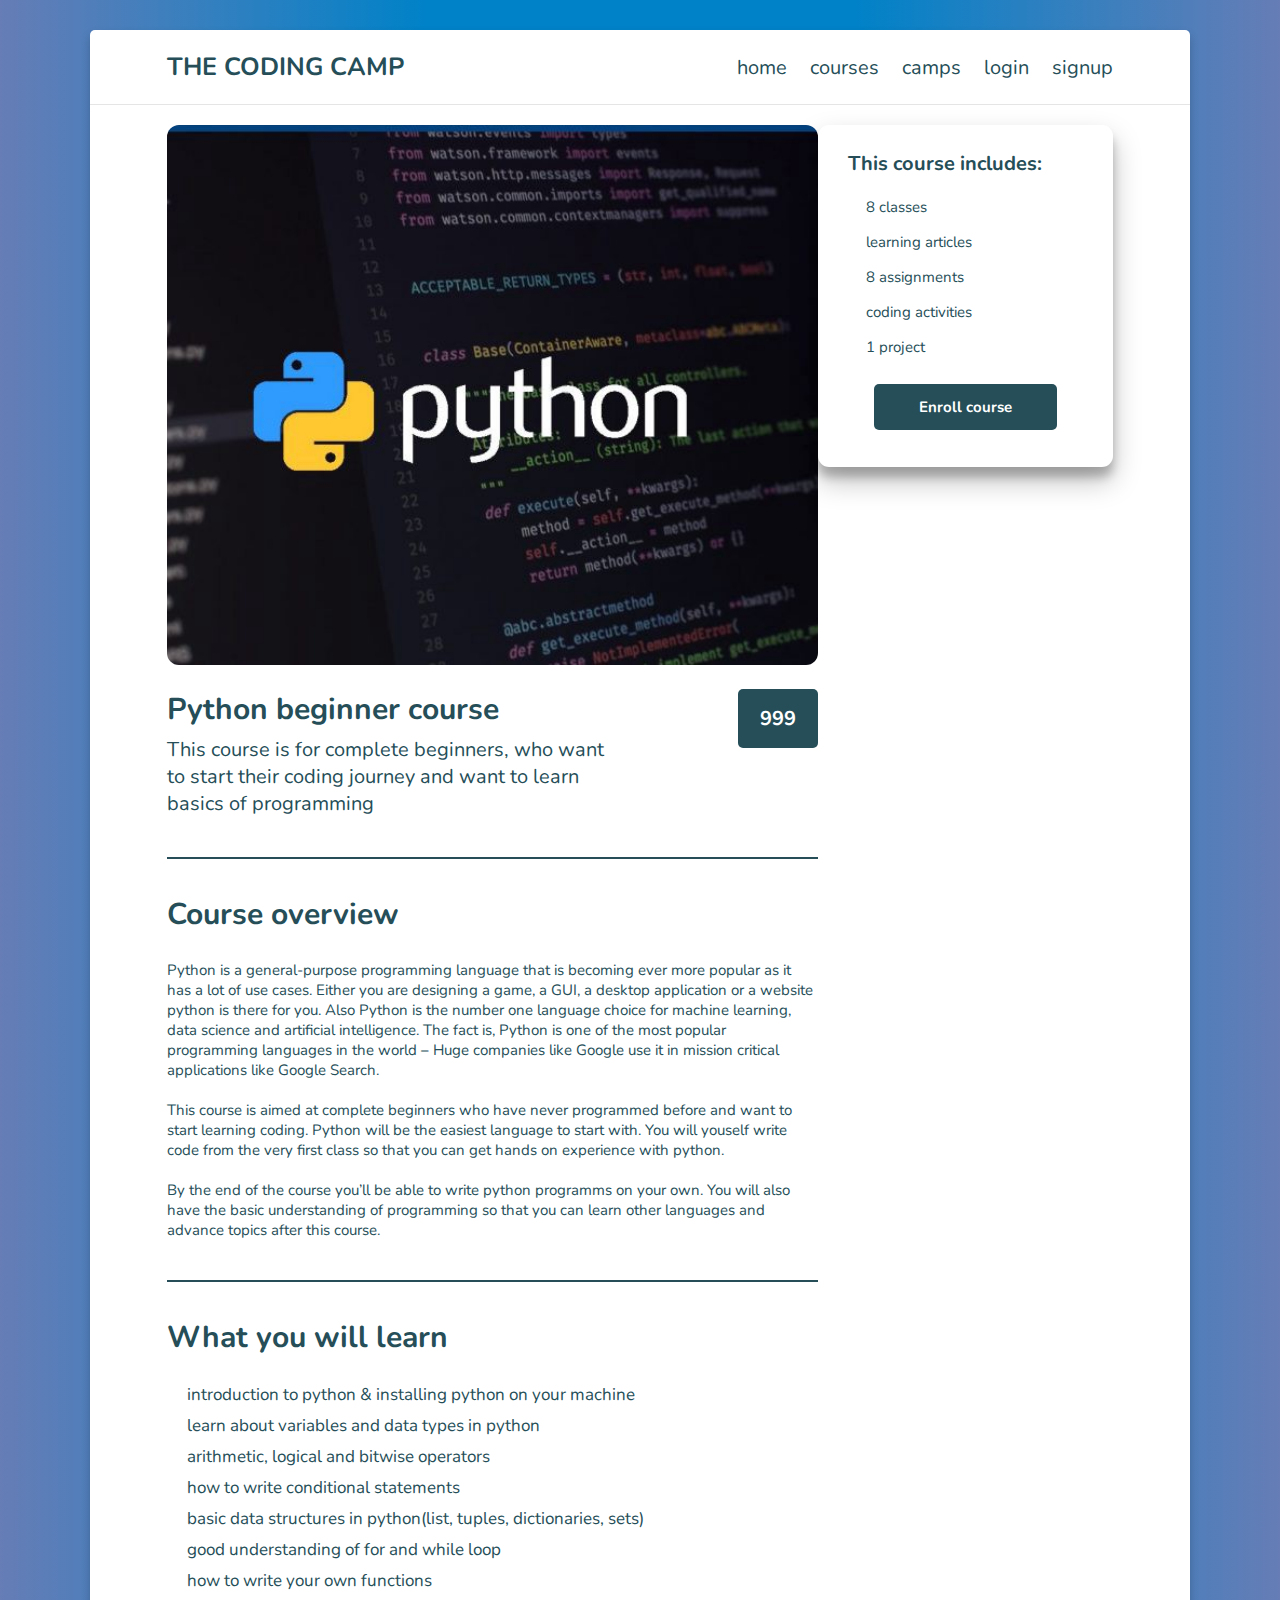
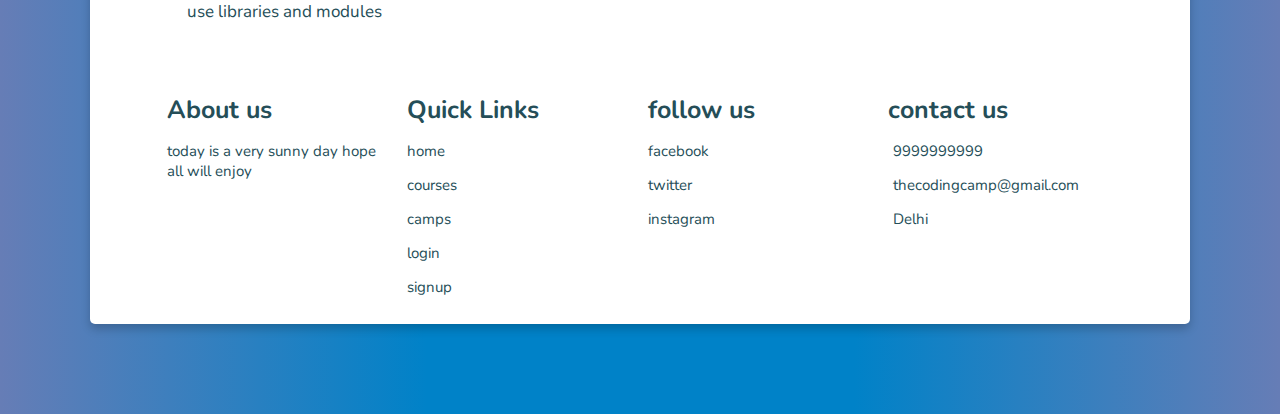
==== python.html @ 1dd5c149 "python page" ====
<!DOCTYPE html>
<html>
    <head>
        <meta charset="UTF-8">
        <meta name="viewport" content="width=device-width, initial-scale=1.0">
        <title>courses</title>
        <link rel="stylesheet" href="https://cdnjs.cloudflare.com/ajax/libs/font-awesome/6.1.1/css/all.min.css" integrity="sha512-KfkfwYDsLkIlwQp6LFnl8zNdLGxu9YAA1QvwINks4PhcElQSvqcyVLLD9aMhXd13uQjoXtEKNosOWaZqXgel0g==" crossorigin="anonymous" referrerpolicy="no-referrer" />
        <link rel="stylesheet" href="/css/index.css">
        <link rel="stylesheet" href="/css/python.css">
    </head>
    <body>
        <div class="container">
            <header>
                <a href="#" class="logo">THE CODING CAMP</a>
                <div id="menu" class="fas fa-bars"></div>
                <nav class="navbar">
                    <a href="#">home</a>
                    <a href="#">courses</a>
                    <a href="#">camps</a>
                    <a href="#">login</a>
                    <a href="#">signup</a>
                </nav>
            </header>
            <section id="python">
                <div class="overview">
                    <img class="course-img" src="/images/python.jpg">
                    <div class="course-head">
                        <div class="course-name">
                            <h2>Python beginner course</h2>
                            <div class="star">
                                <i class="fas fa-star"></i>
                                <i class="fas fa-star"></i>
                                <i class="fas fa-star"></i>
                                <i class="fas fa-star"></i>
                                <i class="fas fa-star"></i>
                            </div>
                            <p>This course is for complete beginners, who want to start their coding journey and want to learn basics of programming</p>
                        </div>
                        <span>999</span>
                    </div>
                    <hr>
                    <h3>Course overview</h3>
                    <p>
                        Python is a general-purpose programming language that is becoming ever more popular as it has a lot of use cases.
                        Either you are designing a game, a GUI, a desktop application or a website python is there for you.
                        Also Python is the number one language choice for machine learning, data science and artificial intelligence.
                        The fact is, Python is one of the most popular programming languages in the world – Huge companies like Google use it in mission critical applications like Google Search.
                        <br><br>
                        This course is aimed at complete beginners who have never programmed before and want to start learning coding. Python will be the easiest language to start with.
                        You will youself write code from the very first class so that you can get hands on experience with python.
                        <br><br>
                        By the end of the course you’ll be able to write python programms on your own. You will also have the basic understanding of programming so that you can learn
                        other languages and advance topics after this course.
                    </p>
                    <hr>
                    <h3>What you will learn</h3>
                    <div class="learn">
                        <p><i class="far fa-check-circle"></i>introduction to python & installing python on your machine</p>
                        <p><i class="far fa-check-circle"></i>learn about variables and data types in python</p>
                        <p><i class="far fa-check-circle"></i>arithmetic, logical and bitwise operators </p>
                        <p><i class="far fa-check-circle"></i>how to write conditional statements </p>
                        <p><i class="far fa-check-circle"></i>basic data structures in python(list, tuples, dictionaries, sets)</p>
                        <p><i class="far fa-check-circle"></i>good understanding of for and while loop</p>
                        <p><i class="far fa-check-circle"></i>how to write your own functions</p>
                        <p><i class="far fa-check-circle"></i>use libraries and modules</p>
                    </div>
                </div>
                <div class="enroll">
                    <h3>This course includes:</h3>
                    <p><i class="far fa-video"></i>8 classes</p>
                    <p><i class="far fa-newspaper"></i>learning articles</p>
                    <p><i class="far fa-paperclip"></i>8 assignments</p>
                    <p><i class="far fa-paperclip"></i>coding activities</p>
                    <p><i class="far fa-paperclip"></i>1 project</p>
                    <div class="enroll-btn">
                        <a class="btn" href="#">Enroll course</a>
                    </div>
                </div>
            </section>
            <section class="footer">
                <div class="box-container">
                    <div class="box">
                        <h3>About us</h3>
                        <p>today is a very sunny day hope all will enjoy</p>
                    </div>
                    <div class="box">
                        <h3>Quick Links</h3>
                        <a href="#">home</a>
                        <a href="#">courses</a>
                        <a href="#">camps</a>
                        <a href="#">login</a>
                        <a href="#">signup</a>
                    </div>
                    <div class="box">
                        <h3>follow us</h3>
                        <a href="#">facebook</a>
                        <a href="#">twitter</a>
                        <a href="#">instagram</a>
                    </div>
                    <div class="box">
                        <h3>contact us</h3>
                        <p><i class="fas fa-phone"></i>9999999999</p>
                        <p><i class="fas fa-envelope"></i>thecodingcamp@gmail.com</p>
                        <p><i class="fas fa-map-marker-alt"></i>Delhi</p>
                    </div>
                </div>
            </section>
        </div>





        <script src="/js/script.js"></script>
    </body>
</html>
---- css/index.css ----
@import url('https://fonts.googleapis.com/css2?family=Nunito:wght@200;300;400;600;700&display=swap');

*{
    font-family: 'Nunito', sans-serif;
    padding: 0;
    margin: 0;
    box-sizing: border-box;
    outline: none;
    border: none;
    text-decoration: none;
    transition: all 0.2s ease-out;
}
html{
    font-size: 62.5%;
    overflow-x: hidden;
}
html::-webkit-scrollbar{
    width:1rem;
}
html::-webkit-scrollbar-track{
    background: #333;
}
html::-webkit-scrollbar-thumb{
    background: #fff;
    border-radius: 5rem;
}
body{
    background:linear-gradient(to right, #667db6, #0082c8, #0082c8, #667db6);
    padding: 3rem 7%;
    padding-bottom: 9rem;
}
.container{
    background: #fff;
    border-radius: 0.5rem;
    box-shadow: 0 .5rem 1rem rgba(0,0,0,0.2);
}
header{
    display: flex;
    align-items: center;
    justify-content: space-between;
    width: 100%;
    padding: 2rem 7%;
    border-bottom: .1rem solid rgba(0,0,0,.1);
    position: relative;
    z-index: 1000;
}
header .logo{
    font-size: 2.5rem;
    color: #254e58;
    font-weight: bold;
}
header .navbar a{
    margin-left: 2rem;
    font-size: 2rem;
    color:#254e58
}
header .navbar a:hover{
    color: #112d32;
}
#menu{
    font-size: 2.5rem;
    padding: .5rem 1rem;
    border-radius: .3rem;
    border: .1rem solid rgba(0,0,0,0.2);
    cursor: pointer;
    display: none;
}

section{
    padding: 2rem 7%;
}

.home{
    width: 100%;
    height: 65vh;
    background-position: center;
    display: flex;
    flex-direction: column;
    justify-content: center;
    align-items: center;
    text-align: center;
    margin-top: 20rem;
}

.home .content h1{
    font-size: 4rem;
    color: #254e58;
    margin-bottom: 2rem;
}

.home .content p{
    font-size: 6rem;
    color: #254e58;
    
}
.home .content .line{
    width: 150px;
    background: #254e58 ;
    height: 4px;
    margin: 10px auto;
    border-radius: 5px;
}

.home .title{
    margin-top: 17rem;
}
.home .title h1{
    font-size: 3rem;
    color: #254e58;
}
.home .title .line{
    width: 150px;
    background: #254e58 ;
    height: 4px;
    margin: 10px auto;
    border-radius: 5px;
}
.course-box{
    display: flex;
    flex-wrap: wrap;
    width: 100%;
    justify-content: center;
    align-items: center;
    margin-bottom: 20rem;

}
.course-box .course{
    width: 30%;
    margin: 15px;
    margin-top: 15px;
    margin-bottom: 20px;
    margin-left: 15px;
    margin-right: 15px;
    box-sizing: border-box;
    float: left;
    text-align: start;
    cursor: pointer;
    box-shadow: 0 14px 28px rgba(0,0,0,0.25),
    0 10px 10px rgba(0,0,0,0.22);
    transition: .4s;
    background: #fff;
}
.course-box .course:hover{
    box-shadow: 0 3px 6px rgba(0,0,0,0.16),
    0 3px 6px rgba(0,0,0,0.23);
    transform: translate(0px, -8px);
}
.course-box .course img{
    width: 100%;
    height: 200px;
    margin: 0 auto;
    display: block;
}

.course-box .course .details i{
    color: #fdc93b;
    font-size: 0.9rem;
}
.course-box .course .details{
    padding: 15px 15px 10px 15px;
}
.course-box .course .details h2{
    font-size: 2rem;
}
.course-box .course .details span{
    font-size: 1.5rem;
}







.footer .box-container{
    display: flex;
    flex-wrap: wrap;
    gap: 1.5rem;
}

.footer .box-container .box{
    flex: 1 1 20rem;
}

.footer .box-container .box h3{
    font-size: 2.5rem;
    color:#254e58;
    padding: 0.7rem 0;
}

.footer .box-container .box p{
    font-size: 1.5rem;
    color:#254e58;
    padding: 0.7rem 0;
}
.footer .box-container .box a{
    display: block;
    font-size: 1.5rem;
    color:#254e58;
    padding: 0.7rem 0;
}
.footer .box-container .box a:hover{
    color: #112d32;
}
.footer .box-container .box p i{
  padding-right: 0.5rem;
  color: #112d32;
}

/*media queries*/
@media (max-width:991px){
    html{
        font-size: 55%;
    }
    body{
        padding: 1.5rem;
    }
    header{
        padding: 2rem;
    }
    .home .content h1{
        font-size: 3rem;
    }
    .home .content p{
        font-size: 5rem;
    }
}
@media (max-width:768px){
    #menu{
        display: initial;
    }
    header .navbar{
        position: absolute;
        top: 100%;
        left: 0;
        right: 0;
        background:#fff;
        border-top: .1rem solid rgba(0,0,0,0.2);
        border-bottom: .1rem solid rgba(0,0,0,0.2);
        clip-path: polygon(0 0,100% 0,100% 0,0 0);
    }
    header .navbar.active{
        clip-path: polygon(0 0, 100% 0, 100% 100%, 0 100%);
    }
    header .navbar a{
        font-size: 2.5rem;
        display: block;
        margin: 2rem 0;
        text-align: center;
    }
    .course-box{
        flex-direction: column;
    }
   
    .course-box .course{
        width: 100%;
        margin: 20px auto;
    }
}
---- css/python.css ----
#python{
    display: flex;
    justify-content: space-between;
    align-items: flex-start;
}

#python .overview{
    width: 70%;
}
#python .overview .course-img{
    width: 100%;
    height: 60vh;
    object-fit: cover;
    border-radius: 12px;
    margin-bottom: 20px;
}
#python .overview .course-head{
    display: flex;
    align-items: flex-start;
    justify-content: space-between;
}

#python .overview .course-head .course-name{
    width: 70%;
}
#python .overview .course-head .course-name .star{
    margin: 6px 0;
}
#python .overview .course-head .course-name .star i{
    color:#fdc93b;
    font-size: 2rem;
}
#python .overview .course-head .course-name h2{
    font-size: 3rem;
    color: #254e58;

}
#python .overview .course-head .course-name p{
    font-size: 2rem;
    color: #254e58;
}
#python .overview .course-head span{
    padding: 16px 22px;
    border-radius: 5px;
    background-color: #254e58;
    color: #fff;
    font-size: 2rem;
    font-weight: bold;
}

#python .overview h3{
    font-size: 3rem;
    color: #254e58;
    padding: 35px 0 25px 0;
}
#python .overview p{
    font-size: 1.5rem;
    color: #254e58;
}
#python .overview .learn{
    padding-bottom: 15px;
}
#python .overview .learn p i {
    color: #254e58;
    font-weight: bold;
    margin-right: 20px;
}
#python .overview .learn p{
    margin-bottom: 8px;
    font-size: 1.7rem;
}
#python .overview hr{
    height: 2px;
    background-color: #254e58;
    margin-top: 40px;
}

#python .enroll{
    width: 300px;
    padding: 0 30px 30px 30px;
    border-radius: 11px;
    box-shadow: 0 14px 28px rgba(0,0,0,0.25),
    0 10px 10px rgba(0,0,0,0.22);
}
#python .enroll h3{
    font-size: 2rem;
    color: #254e58;
    padding-bottom: 5px;
    padding-top: 25px;
    text-align: left;
}
#python .enroll p{
    font-size: 1.5rem;
    color: #254e58;
    margin: 15px 0;
}
#python .enroll p i{
    color: #254e58;
    font-weight: bold;
    margin-right: 18px;
    width: 16px;
    height: 16px;
    line-height: 16px;
    text-align: center;
}
#python .enroll .enroll-btn{
    padding: 25px 0 20px 0;
    margin: auto;
    text-align: center;
}
#python .enroll .enroll-btn a{
    text-decoration: none;
    font-size: 1.5rem;
    padding: 13px 45px;
    border-radius: 5px;
    font-weight: bold;
    color: #fff;
    background: #254e58;
}

@media (max-width:768px){
    #python{
        display: flex;
        flex-direction: column;
        justify-content: center;
        align-items: flex-start;
        padding: 8vw 4vw;
    }
    #python .overview{
        width: 100%;
    }
    #python .overview .course-img{
        width: 100%;
        height: 100%;

    }
    #python .enroll{
        margin-top: 25px;
        width: 100%;
    }
    #python .overview .course-head span{
        font-size: 1.5rem;
        padding: 10px 16px;
    }

}
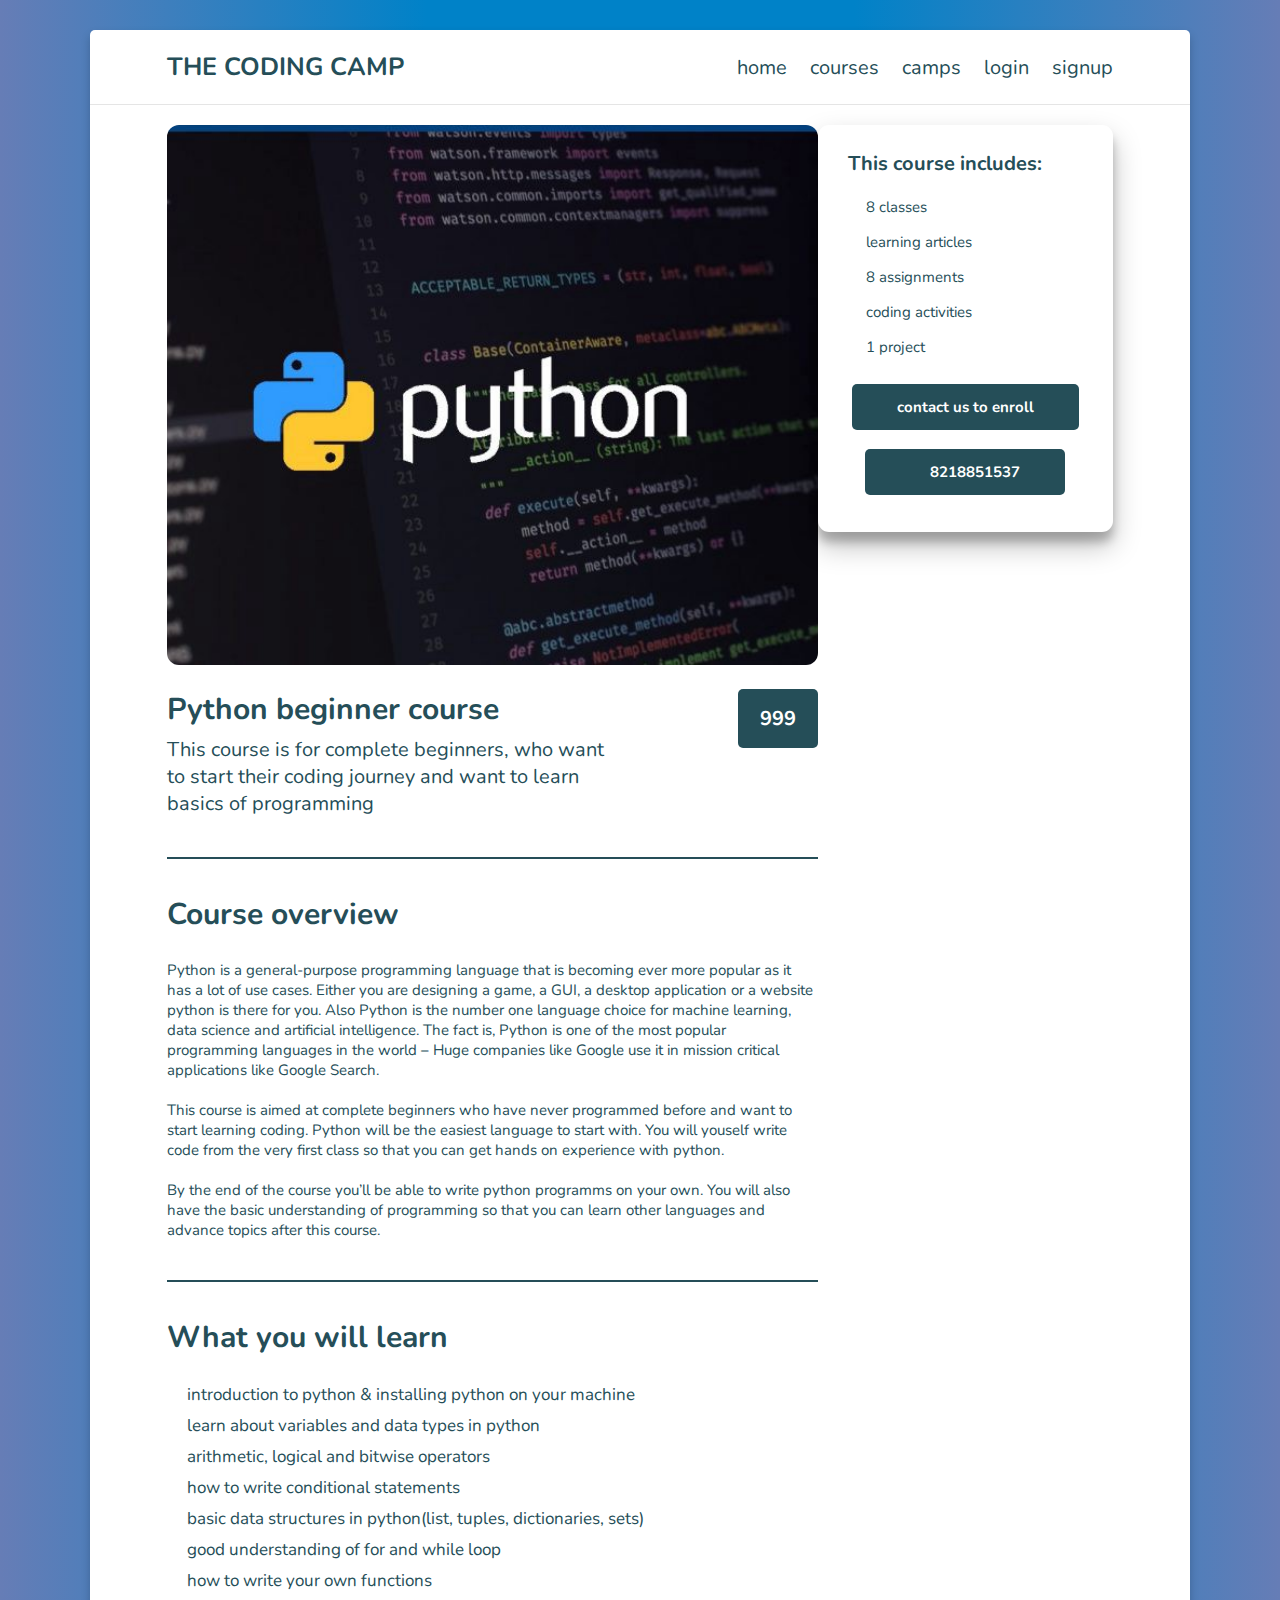
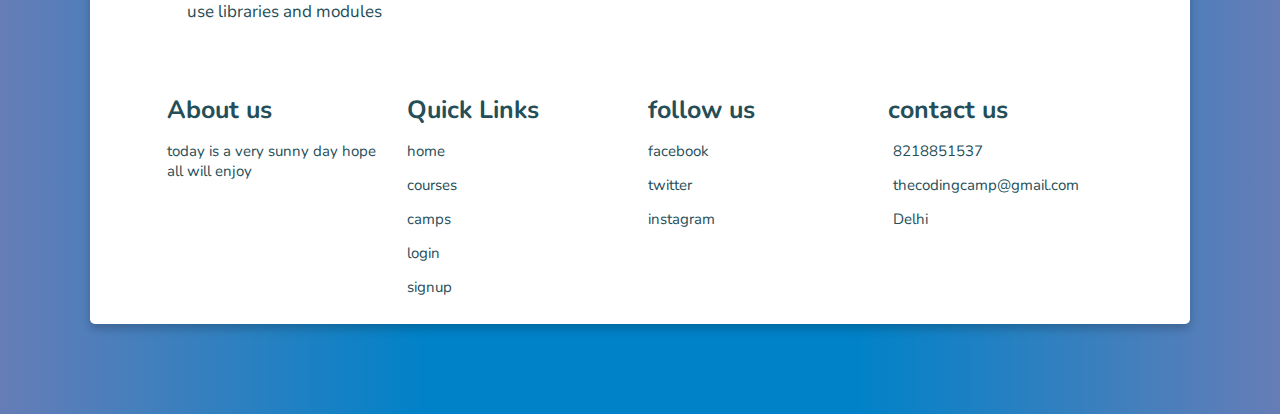
==== commit 76a94b61: "python page done" ====
--- a/python.html
+++ b/python.html
@@ -73,7 +73,10 @@
                     <p><i class="far fa-paperclip"></i>coding activities</p>
                     <p><i class="far fa-paperclip"></i>1 project</p>
                     <div class="enroll-btn">
-                        <a class="btn" href="#">Enroll course</a>
+                        <a class="btn" href="#">contact us to enroll</a>
+                    </div>
+                    <div class="enroll-btn">
+                        <a class="btn" href="#"><i class="fas fa-phone"></i><i class="fa-brands fa-whatsapp"></i>8218851537</a>
                     </div>
                 </div>
             </section>
@@ -99,7 +102,7 @@
                     </div>
                     <div class="box">
                         <h3>contact us</h3>
-                        <p><i class="fas fa-phone"></i>9999999999</p>
+                        <p><i class="fas fa-phone"></i>8218851537</p>
                         <p><i class="fas fa-envelope"></i>thecodingcamp@gmail.com</p>
                         <p><i class="fas fa-map-marker-alt"></i>Delhi</p>
                     </div>
--- a/css/python.css
+++ b/css/python.css
@@ -118,6 +118,10 @@
     background: #254e58;
 }
 
+#python .enroll .enroll-btn i{
+    margin-right: 10px;
+    font-size: 1.5rem;
+}
 @media (max-width:768px){
     #python{
         display: flex;
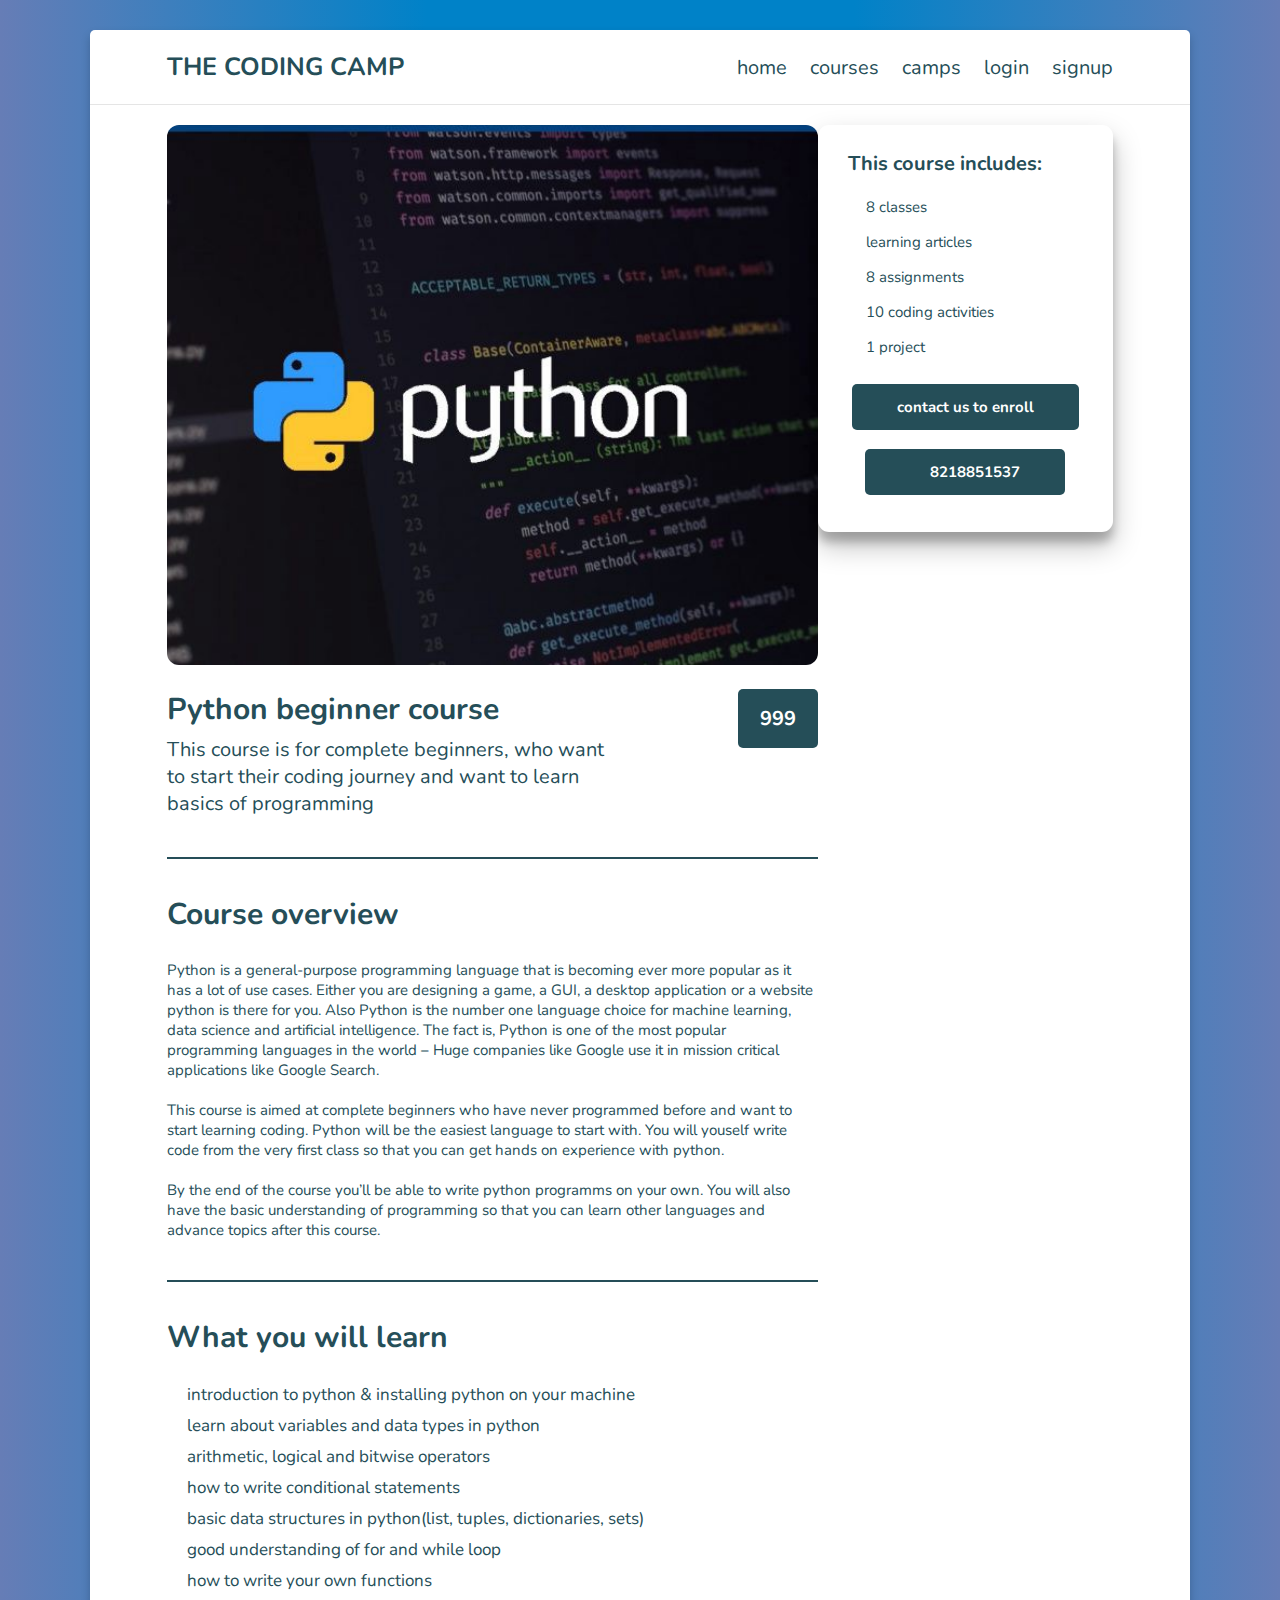
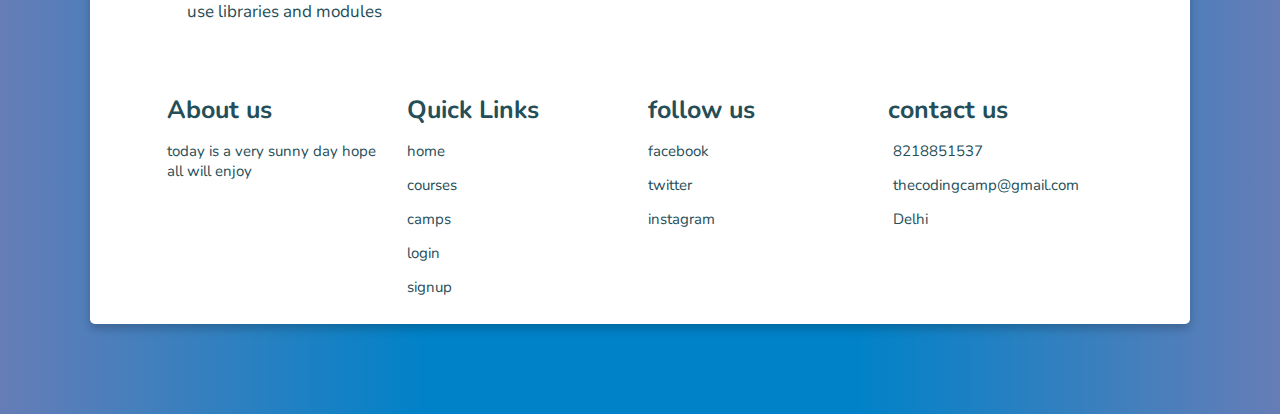
==== commit 059a00f1: "python page done" ====
--- a/python.html
+++ b/python.html
@@ -70,7 +70,7 @@
                     <p><i class="far fa-video"></i>8 classes</p>
                     <p><i class="far fa-newspaper"></i>learning articles</p>
                     <p><i class="far fa-paperclip"></i>8 assignments</p>
-                    <p><i class="far fa-paperclip"></i>coding activities</p>
+                    <p><i class="far fa-paperclip"></i>10 coding activities</p>
                     <p><i class="far fa-paperclip"></i>1 project</p>
                     <div class="enroll-btn">
                         <a class="btn" href="#">contact us to enroll</a>
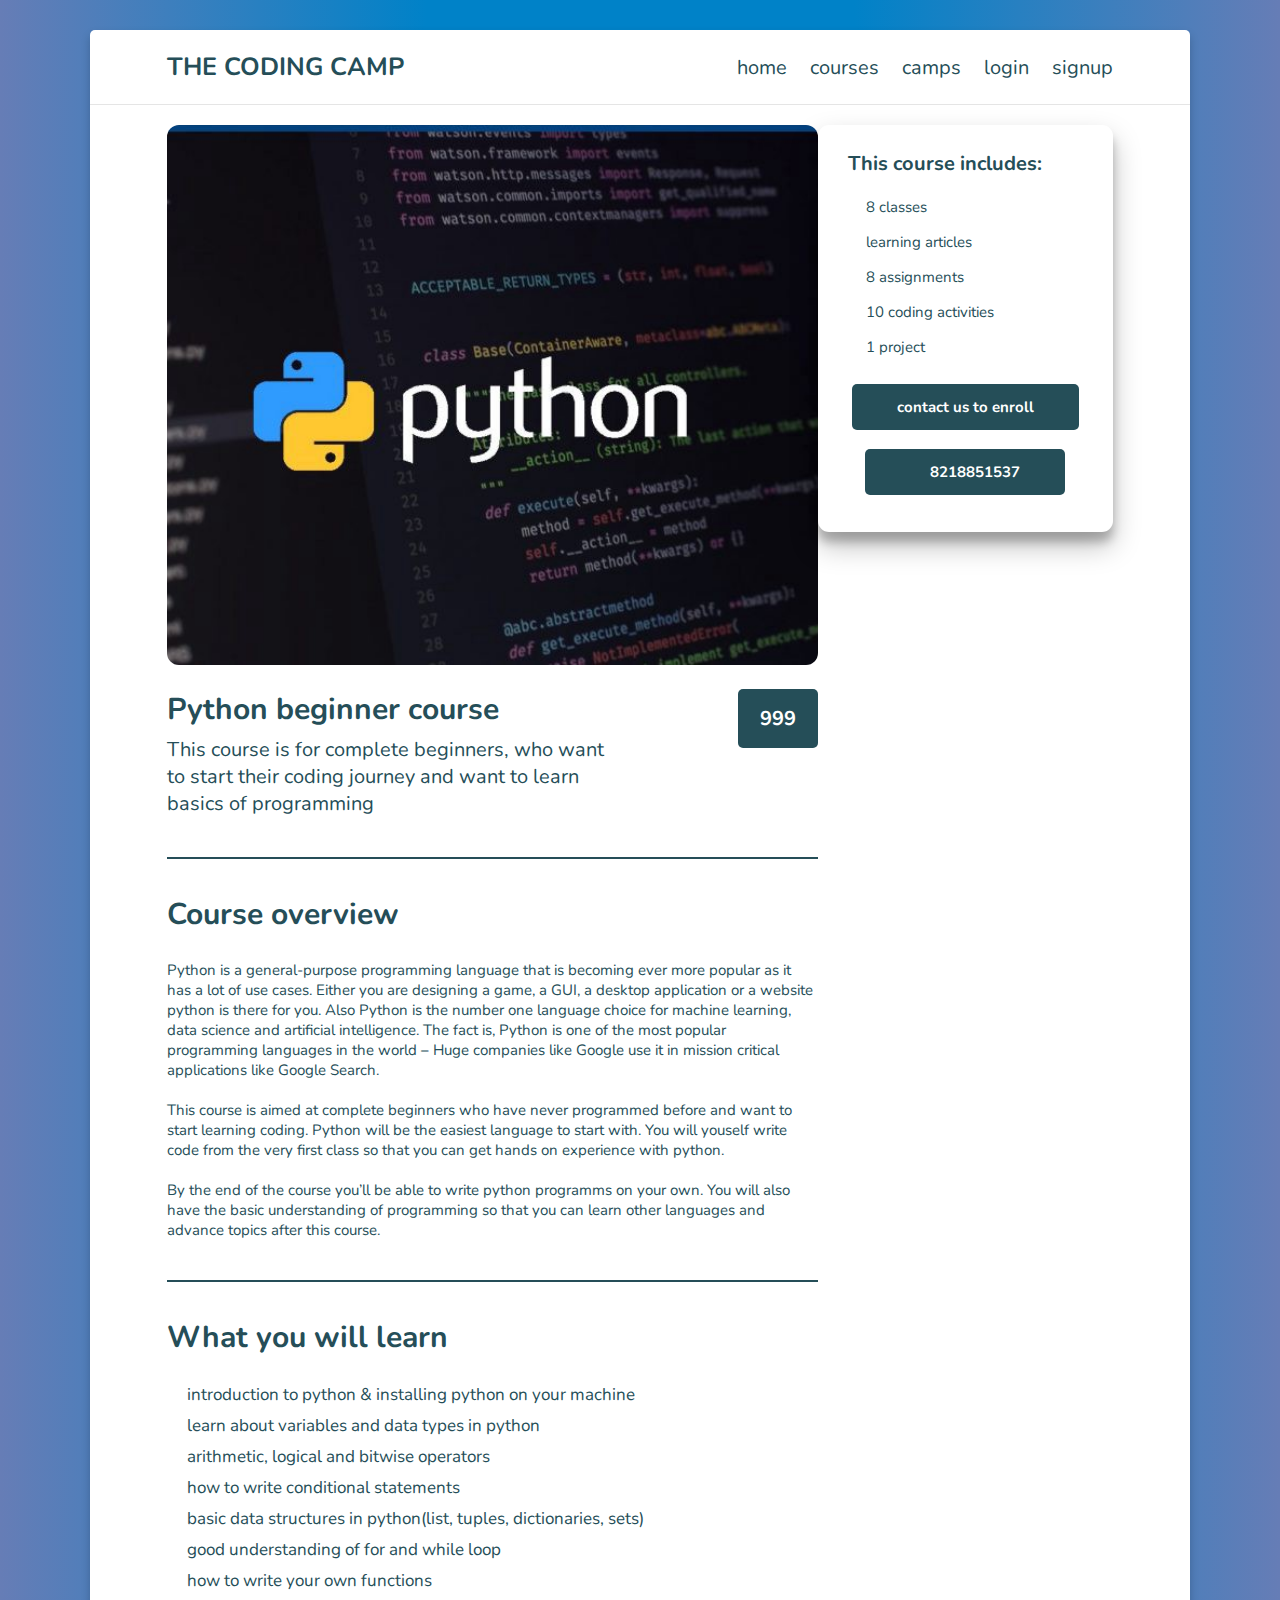
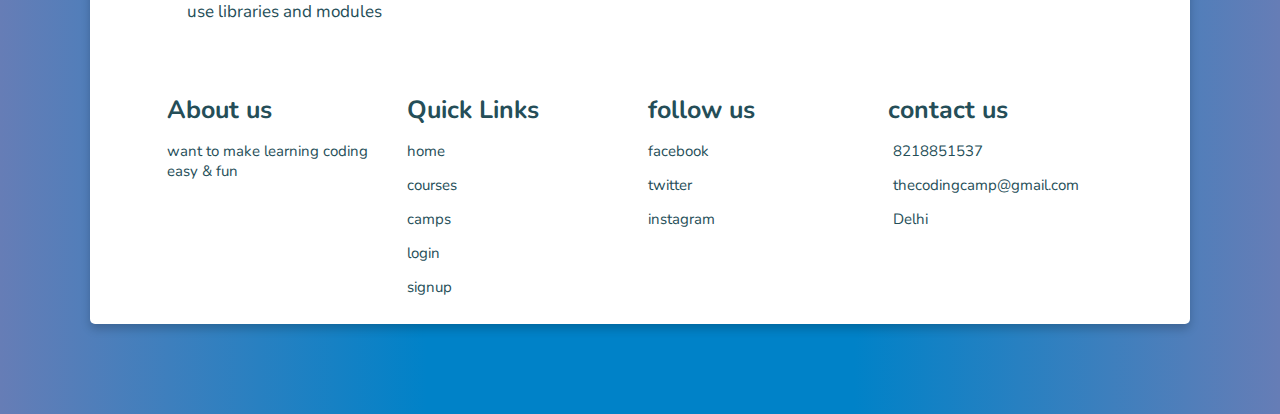
==== commit d0e64994: "python page done" ====
--- a/python.html
+++ b/python.html
@@ -14,8 +14,8 @@
                 <a href="#" class="logo">THE CODING CAMP</a>
                 <div id="menu" class="fas fa-bars"></div>
                 <nav class="navbar">
-                    <a href="#">home</a>
-                    <a href="#">courses</a>
+                    <a href="./index.html">home</a>
+                    <a href="/index.html">courses</a>
                     <a href="#">camps</a>
                     <a href="#">login</a>
                     <a href="#">signup</a>
@@ -84,7 +84,7 @@
                 <div class="box-container">
                     <div class="box">
                         <h3>About us</h3>
-                        <p>today is a very sunny day hope all will enjoy</p>
+                        <p>want to make learning coding easy & fun</p>
                     </div>
                     <div class="box">
                         <h3>Quick Links</h3>
